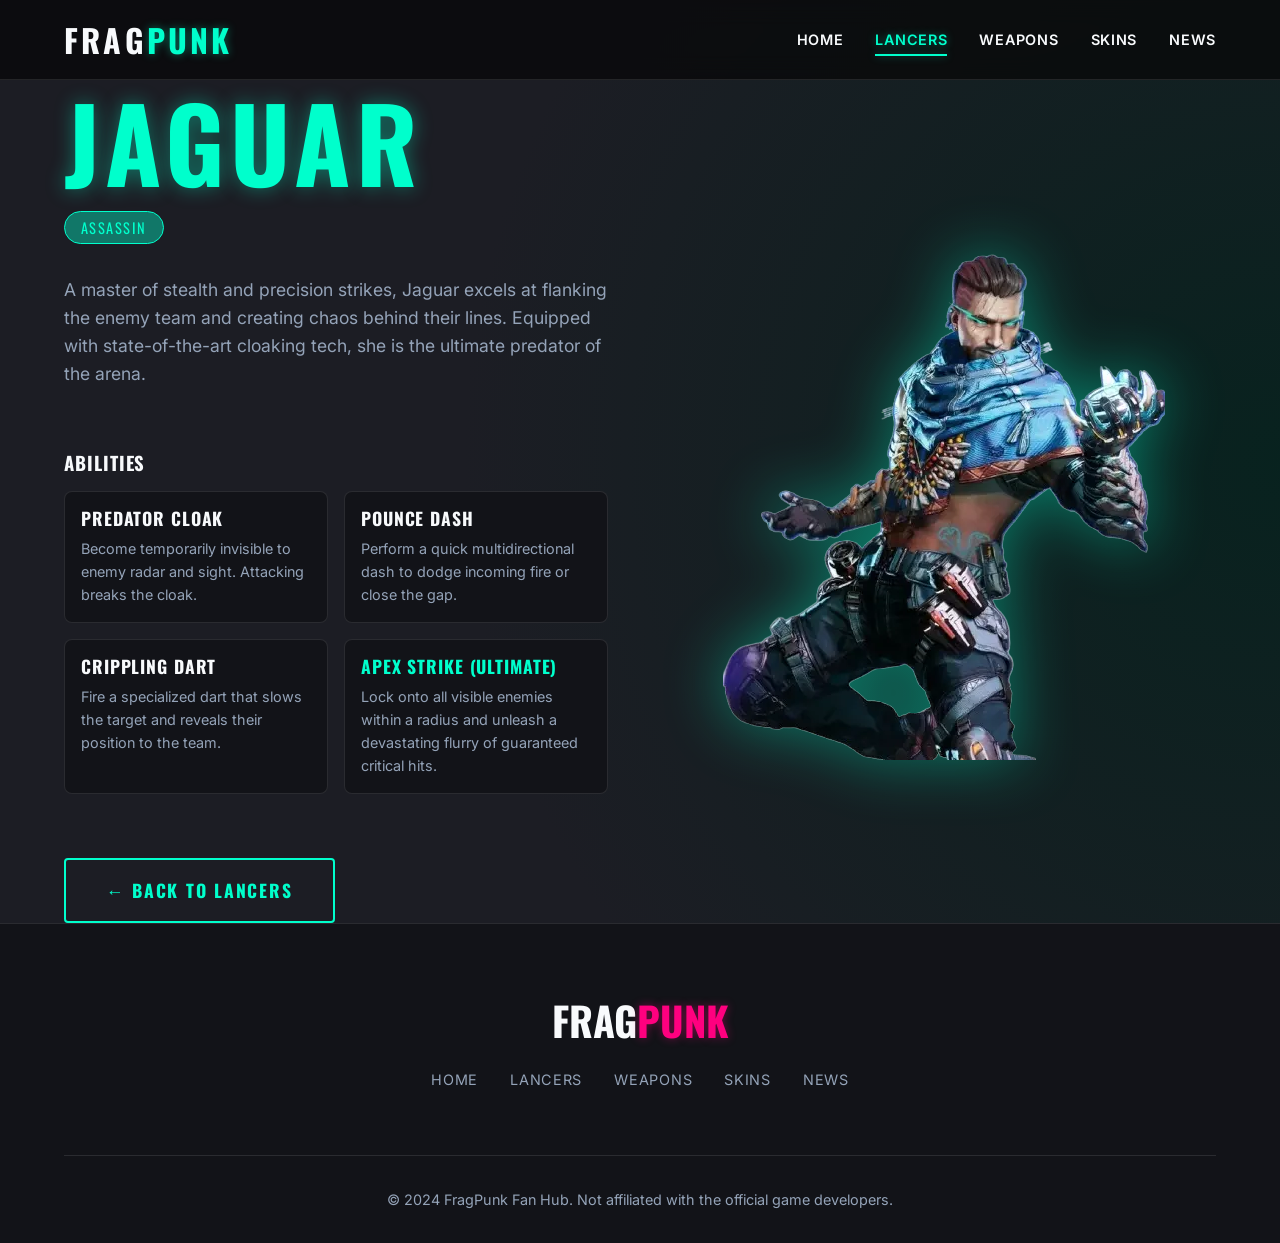
==== lancer-detail.html @ c09ea86d "Initial commit - project setup" ====
<!DOCTYPE html>
<html lang="en">

<head>
    <meta charset="UTF-8">
    <meta name="viewport" content="width=device-width, initial-scale=1.0">
    <title>Jaguar - Lancer | FragPunk Fan Experience</title>
    <link rel="stylesheet" href="css/main.css">
</head>

<body>
    <nav class="navbar">
        <div class="container">
            <a href="index.html" class="nav-brand">FRAG<span>PUNK</span></a>
            <button class="mobile-toggle">☰</button>
            <ul class="nav-menu">
                <li><a href="index.html" class="nav-link">Home</a></li>
                <li><a href="lancers.html" class="nav-link active">Lancers</a></li>
                <li><a href="weapons.html" class="nav-link">Weapons</a></li>
                <li><a href="skins.html" class="nav-link">Skins</a></li>
                <li><a href="news.html" class="nav-link">News</a></li>
            </ul>
        </div>
    </nav>

    <main class="lancer-detail-hero">
        <div class="lancer-detail-bckg"
            style="background: radial-gradient(circle at right, rgba(0,255,204,0.1) 0%, var(--color-surface-light) 60%);">
        </div>
        <div class="container">
            <div class="lancer-detail-content">
                <div class="lancer-info fade-up">
                    <h1>Jaguar</h1>
                    <div class="lancer-role">Assassin</div>
                    <p class="lancer-bio">A master of stealth and precision strikes, Jaguar excels at flanking the enemy
                        team and creating chaos behind their lines. Equipped with state-of-the-art cloaking tech, she is
                        the ultimate predator of the arena.</p>

                    <h3 style="margin-bottom: var(--spacing-md); color: var(--color-text);">Abilities</h3>
                    <div class="abilities-grid">
                        <div class="ability-card">
                            <h4>Predator Cloak</h4>
                            <p>Become temporarily invisible to enemy radar and sight. Attacking breaks the cloak.</p>
                        </div>
                        <div class="ability-card">
                            <h4>Pounce Dash</h4>
                            <p>Perform a quick multidirectional dash to dodge incoming fire or close the gap.</p>
                        </div>
                        <div class="ability-card">
                            <h4>Crippling Dart</h4>
                            <p>Fire a specialized dart that slows the target and reveals their position to the team.</p>
                        </div>
                        <div class="ability-card">
                            <h4 style="color: var(--color-primary);">Apex Strike (Ultimate)</h4>
                            <p>Lock onto all visible enemies within a radius and unleash a devastating flurry of
                                guaranteed critical hits.</p>
                        </div>
                    </div>

                    <div style="margin-top: var(--spacing-xl);">
                        <a href="lancers.html" class="btn btn-outline">&larr; Back to Lancers</a>
                    </div>
                </div>

                <div class="lancer-huge-image fade-up" style="transition-delay: 200ms;">
                    <img src="lancers/jaguar.png" alt="Jaguar Full Body">
                </div>
            </div>
        </div>
    </main>

    <footer class="footer">
        <div class="container">
            <div class="footer-brand">FRAG<span>PUNK</span></div>
            <div class="footer-nav">
                <a href="index.html">Home</a>
                <a href="lancers.html">Lancers</a>
                <a href="weapons.html">Weapons</a>
                <a href="skins.html">Skins</a>
                <a href="news.html">News</a>
            </div>
            <div class="footer-bottom">
                <p>&copy; 2024 FragPunk Fan Hub. Not affiliated with the official game developers.</p>
            </div>
        </div>
    </footer>

    <script src="js/main.js"></script>
</body>

</html>
---- css/main.css ----
@import url('https://fonts.googleapis.com/css2?family=Inter:wght@400;500;600;700&family=Oswald:wght@500;700&display=swap');

:root {
    /* Colors */
    --color-bg: #09090b;
    --color-surface: #121318;
    --color-surface-light: #1c1d24;
    --color-primary: #00ffcc;
    /* Neon Cyan */
    --color-primary-glow: rgba(0, 255, 204, 0.4);
    --color-secondary: #ff007f;
    /* Neon Pink */
    --color-secondary-glow: rgba(255, 0, 127, 0.4);
    --color-text: #f8fafc;
    --color-text-muted: #94a3b8;
    --color-border: rgba(255, 255, 255, 0.1);

    /* Typography */
    --font-body: 'Inter', sans-serif;
    --font-display: 'Oswald', sans-serif;

    /* Spacing */
    --spacing-sm: 0.5rem;
    --spacing-md: 1rem;
    --spacing-lg: 2rem;
    --spacing-xl: 4rem;
    --spacing-xxl: 8rem;

    /* Transitions */
    --transition-fast: 0.2s cubic-bezier(0.4, 0, 0.2, 1);
    --transition-normal: 0.3s cubic-bezier(0.4, 0, 0.2, 1);
    --transition-slow: 0.5s cubic-bezier(0.4, 0, 0.2, 1);

    /* Layout */
    --max-width: 1400px;
}

/* Reset & Base */
*,
*::before,
*::after {
    box-sizing: border-box;
    margin: 0;
    padding: 0;
}

html {
    scroll-behavior: smooth;
}

body {
    font-family: var(--font-body);
    background-color: var(--color-bg);
    color: var(--color-text);
    line-height: 1.6;
    overflow-x: hidden;
    -webkit-font-smoothing: antialiased;
}

a {
    color: inherit;
    text-decoration: none;
    transition: color var(--transition-fast);
}

ul {
    list-style: none;
}

img {
    max-width: 100%;
    height: auto;
    display: block;
}

/* Typography */
h1,
h2,
h3,
h4,
h5,
h6 {
    font-family: var(--font-display);
    text-transform: uppercase;
    letter-spacing: 0.05em;
    line-height: 1.2;
}

h1 {
    font-size: clamp(3rem, 8vw, 6rem);
    font-weight: 700;
    color: var(--color-text);
    text-shadow: 0 0 20px rgba(255, 255, 255, 0.3);
}

h2 {
    font-size: clamp(2rem, 5vw, 3.5rem);
    color: var(--color-primary);
    margin-bottom: var(--spacing-lg);
    display: inline-block;
    position: relative;
}

h2::after {
    content: '';
    position: absolute;
    left: 0;
    bottom: -5px;
    width: 50%;
    height: 4px;
    background: var(--color-primary);
    box-shadow: 0 0 10px var(--color-primary-glow);
}

.text-muted {
    color: var(--color-text-muted);
}

/* Layout Utilities */
.container {
    width: 90%;
    max-width: var(--max-width);
    margin: 0 auto;
}

.section {
    padding: var(--spacing-xxl) 0;
    position: relative;
}

/* Hero Section */
.hero {
    min-height: 100vh;
    display: flex;
    align-items: center;
    position: relative;
    padding-top: 80px;
    /* offset navbar */
}

.hero::after {
    content: '';
    position: absolute;
    top: 0;
    left: 0;
    right: 0;
    bottom: 0;
    background: linear-gradient(to top, var(--color-bg) 3%, transparent 30%);
    pointer-events: none;
}

.hero-content {
    max-width: 800px;
    position: relative;
    z-index: 2;
}

.hero-desc {
    font-size: clamp(1.1rem, 2vw, 1.4rem);
    color: var(--color-text-muted);
    margin-bottom: var(--spacing-xl);
    max-width: 600px;
}

.hero-actions {
    display: flex;
    gap: var(--spacing-md);
    flex-wrap: wrap;
}

/* Navbar */
.navbar {
    position: fixed;
    top: 0;
    left: 0;
    width: 100%;
    height: 80px;
    background: rgba(9, 9, 11, 0.8);
    backdrop-filter: blur(12px);
    -webkit-backdrop-filter: blur(12px);
    border-bottom: 1px solid var(--color-border);
    z-index: 1000;
    transition: background var(--transition-normal);
}

.navbar .container {
    display: flex;
    justify-content: space-between;
    align-items: center;
    height: 100%;
}

.nav-brand {
    font-family: var(--font-display);
    font-size: 2rem;
    font-weight: 700;
    letter-spacing: 0.1em;
    color: var(--color-text);
}

.nav-brand span {
    color: var(--color-primary);
    text-shadow: 0 0 10px var(--color-primary-glow);
}

.nav-menu {
    display: flex;
    gap: var(--spacing-lg);
}

.nav-link {
    font-weight: 600;
    text-transform: uppercase;
    letter-spacing: 0.05em;
    font-size: 0.9rem;
    position: relative;
    padding: 0.5rem 0;
}

.nav-link::after {
    content: '';
    position: absolute;
    left: 0;
    bottom: 0;
    width: 0;
    height: 2px;
    background: var(--color-primary);
    transition: width var(--transition-fast);
    box-shadow: 0 0 8px var(--color-primary-glow);
}

.nav-link:hover::after,
.nav-link.active::after {
    width: 100%;
}

.nav-link:hover,
.nav-link.active {
    color: var(--color-primary);
    text-shadow: 0 0 8px var(--color-primary-glow);
}

.mobile-toggle {
    display: none;
    background: none;
    border: none;
    color: var(--color-text);
    font-size: 1.5rem;
    cursor: pointer;
    z-index: 1001;
}

/* Buttons */
.btn {
    display: inline-flex;
    align-items: center;
    justify-content: center;
    padding: 1rem 2.5rem;
    font-family: var(--font-display);
    font-size: 1.1rem;
    font-weight: 700;
    text-transform: uppercase;
    letter-spacing: 0.1em;
    color: var(--color-bg);
    background: var(--color-primary);
    border: none;
    border-radius: 4px;
    cursor: pointer;
    position: relative;
    overflow: hidden;
    transition: all var(--transition-fast);
    z-index: 1;
    box-shadow: 0 0 15px var(--color-primary-glow);
}

.btn::before {
    content: '';
    position: absolute;
    top: 0;
    left: 0;
    width: 0;
    height: 100%;
    background: var(--color-secondary);
    transition: width var(--transition-normal);
    z-index: -1;
}

.btn:hover {
    color: var(--color-text);
    box-shadow: 0 0 20px var(--color-secondary-glow);
    transform: translateY(-2px);
}

.btn:hover::before {
    width: 100%;
}

.btn-outline {
    background: transparent;
    color: var(--color-primary);
    border: 2px solid var(--color-primary);
    box-shadow: none;
}

.btn-outline::before {
    background: var(--color-primary);
}

.btn-outline:hover {
    color: var(--color-bg);
    box-shadow: 0 0 15px var(--color-primary-glow);
}

/* Card Grid Component */
.grid {
    display: grid;
    grid-template-columns: repeat(auto-fill, minmax(300px, 1fr));
    gap: var(--spacing-lg);
}

.card {
    background: var(--color-surface);
    border: 1px solid var(--color-border);
    border-radius: 8px;
    overflow: hidden;
    transition: all var(--transition-normal);
    position: relative;
    z-index: 1;
}

.card::before {
    content: '';
    position: absolute;
    top: -2px;
    left: -2px;
    right: -2px;
    bottom: -2px;
    background: linear-gradient(45deg, var(--color-primary), var(--color-secondary));
    z-index: -1;
    opacity: 0;
    transition: opacity var(--transition-normal);
    border-radius: 10px;
}

.card:hover {
    transform: translateY(-10px);
    border-color: transparent;
}

.card:hover::before {
    opacity: 1;
}

.card-image-wrap {
    width: 100%;
    height: 350px;
    overflow: hidden;
    position: relative;
    background: var(--color-surface-light);
}

.card-image {
    width: 100%;
    height: 100%;
    object-fit: cover;
    transition: transform var(--transition-slow);
}

.card:hover .card-image {
    transform: scale(1.05);
}

.card-content {
    padding: var(--spacing-md);
    background: var(--color-surface);
    position: relative;
    z-index: 2;
}

.card-title {
    font-size: 1.5rem;
    margin-bottom: var(--spacing-sm);
    color: var(--color-text);
}

/* Lancer Detail Page */
.lancer-detail-hero {
    min-height: 80vh;
    position: relative;
    display: flex;
    align-items: center;
    padding-top: 80px;
    overflow: hidden;
}

.lancer-detail-bckg {
    position: absolute;
    top: 0;
    left: 0;
    right: 0;
    bottom: 0;
    background: var(--color-surface-light);
    z-index: -2;
}

.lancer-detail-content {
    display: grid;
    grid-template-columns: 1fr 1fr;
    gap: var(--spacing-xl);
    align-items: center;
}

.lancer-huge-image {
    position: relative;
    height: 600px;
    display: flex;
    justify-content: center;
    align-items: center;
}

.lancer-huge-image img {
    max-height: 100%;
    object-fit: contain;
    filter: drop-shadow(0 0 30px var(--color-primary-glow));
    animation: float 6s ease-in-out infinite;
}

.lancer-info h1 {
    font-size: clamp(4rem, 8vw, 7rem);
    margin-bottom: var(--spacing-sm);
    color: var(--color-primary);
    text-shadow: 0 0 20px var(--color-primary-glow);
}

.lancer-role {
    display: inline-block;
    padding: 0.25rem 1rem;
    background: var(--color-primary-glow);
    color: var(--color-primary);
    border: 1px solid var(--color-primary);
    border-radius: 20px;
    font-family: var(--font-display);
    font-size: 0.9rem;
    text-transform: uppercase;
    letter-spacing: 0.1em;
    margin-bottom: var(--spacing-lg);
}

.lancer-bio {
    font-size: 1.1rem;
    color: var(--color-text-muted);
    margin-bottom: var(--spacing-xl);
    max-width: 600px;
}

.abilities-grid {
    display: grid;
    grid-template-columns: 1fr 1fr;
    gap: var(--spacing-md);
}

.ability-card {
    background: var(--color-surface);
    border: 1px solid var(--color-border);
    padding: var(--spacing-md);
    border-radius: 8px;
    transition: all var(--transition-fast);
}

.ability-card:hover {
    border-color: var(--color-primary);
    box-shadow: 0 0 15px var(--color-primary-glow);
    transform: translateY(-5px);
}

.ability-card h4 {
    color: var(--color-text);
    margin-bottom: var(--spacing-sm);
    font-size: 1.1rem;
}

.ability-card p {
    color: var(--color-text-muted);
    font-size: 0.9rem;
}

/* Footer */
.footer {
    background: var(--color-surface);
    padding: var(--spacing-xl) 0 var(--spacing-lg);
    border-top: 1px solid var(--color-border);
    text-align: center;
}

.footer-brand {
    font-family: var(--font-display);
    font-size: 2.5rem;
    font-weight: 700;
    color: var(--color-text);
    margin-bottom: var(--spacing-md);
}

.footer-brand span {
    color: var(--color-secondary);
    text-shadow: 0 0 10px var(--color-secondary-glow);
}

.footer-nav {
    display: flex;
    justify-content: center;
    gap: var(--spacing-lg);
    margin-bottom: var(--spacing-xl);
    flex-wrap: wrap;
}

.footer-nav a {
    font-size: 0.9rem;
    text-transform: uppercase;
    letter-spacing: 0.05em;
    color: var(--color-text-muted);
}

.footer-nav a:hover {
    color: var(--color-secondary);
}

.footer-bottom {
    color: var(--color-text-muted);
    font-size: 0.9rem;
    border-top: 1px solid var(--color-border);
    padding-top: var(--spacing-lg);
}

/* Animations */
.fade-up {
    opacity: 0;
    transform: translateY(30px);
    transition: opacity 0.6s ease-out, transform 0.6s ease-out;
}

.fade-up.visible {
    opacity: 1;
    transform: translateY(0);
}

@keyframes float {
    0% {
        transform: translateY(0px);
    }

    50% {
        transform: translateY(-20px);
    }

    100% {
        transform: translateY(0px);
    }
}

/* Responsive */
@media (max-width: 768px) {
    .nav-menu {
        position: fixed;
        top: 0;
        right: -100%;
        width: 80%;
        height: 100vh;
        background: var(--color-surface);
        flex-direction: column;
        justify-content: center;
        align-items: center;
        transition: right var(--transition-normal);
        border-left: 1px solid var(--color-border);
    }

    .nav-menu.active {
        right: 0;
    }

    .mobile-toggle {
        display: block;
    }

    .section {
        padding: var(--spacing-xl) 0;
    }
}
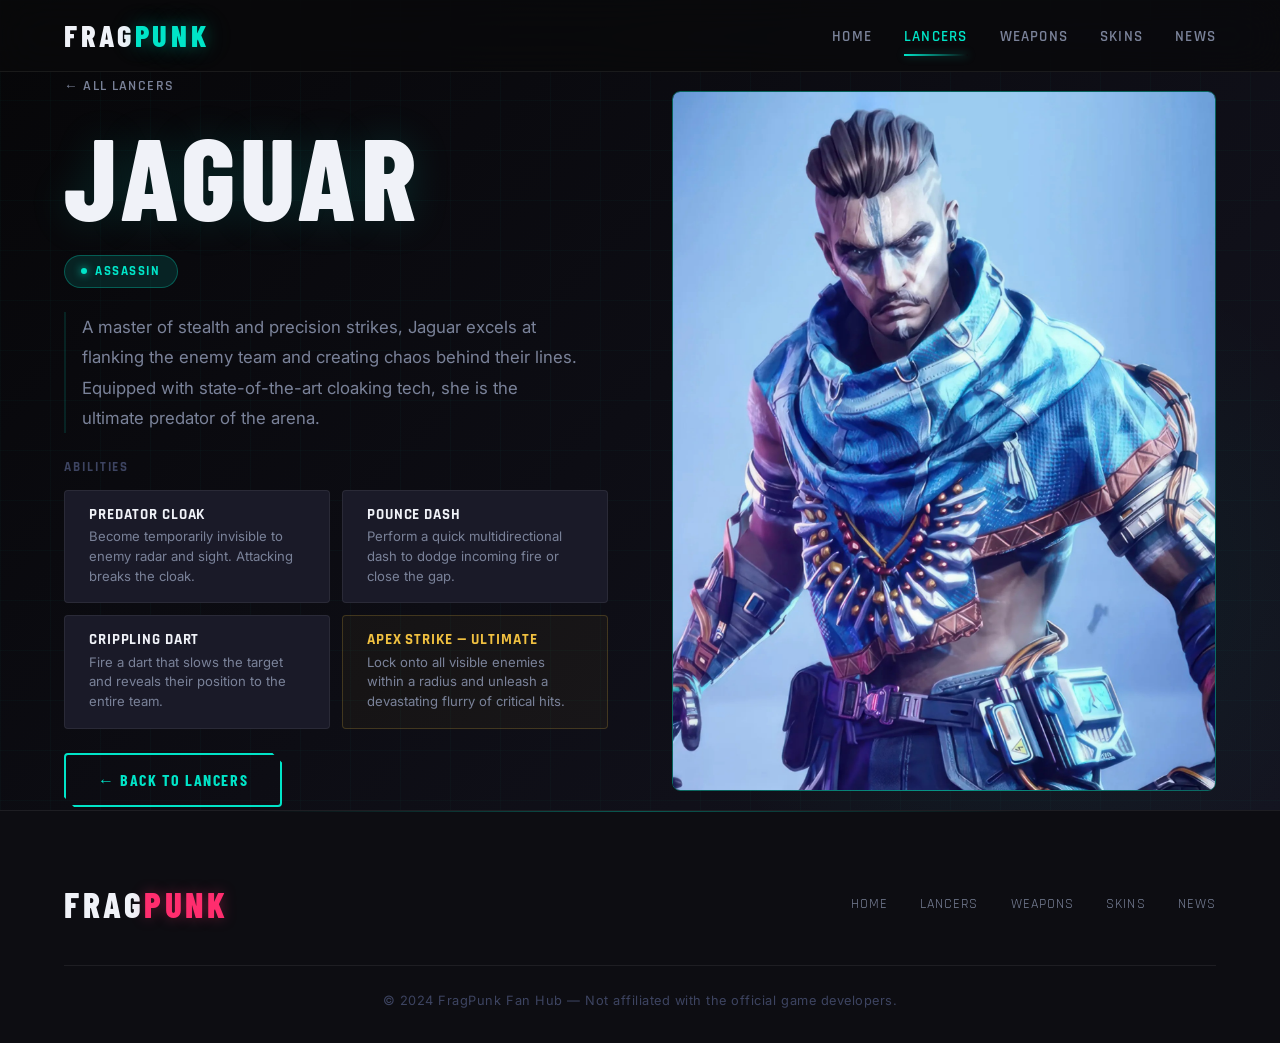
==== commit c52e5c88: "Improve UI, spacing, typography and add hover effects" ====
--- a/lancer-detail.html
+++ b/lancer-detail.html
@@ -4,7 +4,8 @@
 <head>
     <meta charset="UTF-8">
     <meta name="viewport" content="width=device-width, initial-scale=1.0">
-    <title>Jaguar - Lancer | FragPunk Fan Experience</title>
+    <meta name="description" content="Jaguar — Assassin Lancer. Master of stealth and precision strikes.">
+    <title>Jaguar — Lancer | FragPunk Fan Experience</title>
     <link rel="stylesheet" href="css/main.css">
 </head>
 
@@ -12,7 +13,7 @@
     <nav class="navbar">
         <div class="container">
             <a href="index.html" class="nav-brand">FRAG<span>PUNK</span></a>
-            <button class="mobile-toggle">☰</button>
+            <button class="mobile-toggle" aria-label="Toggle navigation">☰</button>
             <ul class="nav-menu">
                 <li><a href="index.html" class="nav-link">Home</a></li>
                 <li><a href="lancers.html" class="nav-link active">Lancers</a></li>
@@ -25,45 +26,48 @@
 
     <main class="lancer-detail-hero">
         <div class="lancer-detail-bckg"
-            style="background: radial-gradient(circle at right, rgba(0,255,204,0.1) 0%, var(--color-surface-light) 60%);">
-        </div>
+            style="background: linear-gradient(135deg, var(--color-bg) 0%, var(--color-surface-light) 100%);"></div>
         <div class="container">
             <div class="lancer-detail-content">
                 <div class="lancer-info fade-up">
+                    <a href="lancers.html" class="back-link">&larr; All Lancers</a>
                     <h1>Jaguar</h1>
                     <div class="lancer-role">Assassin</div>
                     <p class="lancer-bio">A master of stealth and precision strikes, Jaguar excels at flanking the enemy
                         team and creating chaos behind their lines. Equipped with state-of-the-art cloaking tech, she is
                         the ultimate predator of the arena.</p>
 
-                    <h3 style="margin-bottom: var(--spacing-md); color: var(--color-text);">Abilities</h3>
-                    <div class="abilities-grid">
-                        <div class="ability-card">
-                            <h4>Predator Cloak</h4>
-                            <p>Become temporarily invisible to enemy radar and sight. Attacking breaks the cloak.</p>
-                        </div>
-                        <div class="ability-card">
-                            <h4>Pounce Dash</h4>
-                            <p>Perform a quick multidirectional dash to dodge incoming fire or close the gap.</p>
-                        </div>
-                        <div class="ability-card">
-                            <h4>Crippling Dart</h4>
-                            <p>Fire a specialized dart that slows the target and reveals their position to the team.</p>
-                        </div>
-                        <div class="ability-card">
-                            <h4 style="color: var(--color-primary);">Apex Strike (Ultimate)</h4>
-                            <p>Lock onto all visible enemies within a radius and unleash a devastating flurry of
-                                guaranteed critical hits.</p>
+                    <div>
+                        <p class="abilities-label">Abilities</p>
+                        <div class="abilities-grid">
+                            <div class="ability-card">
+                                <h4>Predator Cloak</h4>
+                                <p>Become temporarily invisible to enemy radar and sight. Attacking breaks the cloak.
+                                </p>
+                            </div>
+                            <div class="ability-card">
+                                <h4>Pounce Dash</h4>
+                                <p>Perform a quick multidirectional dash to dodge incoming fire or close the gap.</p>
+                            </div>
+                            <div class="ability-card">
+                                <h4>Crippling Dart</h4>
+                                <p>Fire a dart that slows the target and reveals their position to the entire team.</p>
+                            </div>
+                            <div class="ability-card ultimate">
+                                <h4>Apex Strike &mdash; Ultimate</h4>
+                                <p>Lock onto all visible enemies within a radius and unleash a devastating flurry of
+                                    critical hits.</p>
+                            </div>
                         </div>
                     </div>
 
-                    <div style="margin-top: var(--spacing-xl);">
+                    <div>
                         <a href="lancers.html" class="btn btn-outline">&larr; Back to Lancers</a>
                     </div>
                 </div>
 
-                <div class="lancer-huge-image fade-up" style="transition-delay: 200ms;">
-                    <img src="lancers/jaguar.png" alt="Jaguar Full Body">
+                <div class="lancer-huge-image full-bleed fade-up" style="transition-delay: 200ms;">
+                    <img src="lancers/jaguar-page.jpeg" alt="Jaguar Full Body Portrait">
                 </div>
             </div>
         </div>
@@ -71,16 +75,18 @@
 
     <footer class="footer">
         <div class="container">
-            <div class="footer-brand">FRAG<span>PUNK</span></div>
-            <div class="footer-nav">
-                <a href="index.html">Home</a>
-                <a href="lancers.html">Lancers</a>
-                <a href="weapons.html">Weapons</a>
-                <a href="skins.html">Skins</a>
-                <a href="news.html">News</a>
+            <div class="footer-inner">
+                <div class="footer-brand">FRAG<span>PUNK</span></div>
+                <nav class="footer-nav" aria-label="Footer navigation">
+                    <a href="index.html">Home</a>
+                    <a href="lancers.html">Lancers</a>
+                    <a href="weapons.html">Weapons</a>
+                    <a href="skins.html">Skins</a>
+                    <a href="news.html">News</a>
+                </nav>
             </div>
             <div class="footer-bottom">
-                <p>&copy; 2024 FragPunk Fan Hub. Not affiliated with the official game developers.</p>
+                <p>&copy; 2024 FragPunk Fan Hub &mdash; Not affiliated with the official game developers.</p>
             </div>
         </div>
     </footer>
--- a/css/main.css
+++ b/css/main.css
@@ -1,25 +1,50 @@
-@import url('https://fonts.googleapis.com/css2?family=Inter:wght@400;500;600;700&family=Oswald:wght@500;700&display=swap');
-
+@import url('https://fonts.googleapis.com/css2?family=Inter:wght@300;400;500;600;700&family=Rajdhani:wght@500;600;700&family=Barlow+Condensed:wght@600;700;800&display=swap');
+
+/* =========================================================
+   CSS CUSTOM PROPERTIES
+   ========================================================= */
 :root {
-    /* Colors */
-    --color-bg: #09090b;
-    --color-surface: #121318;
-    --color-surface-light: #1c1d24;
-    --color-primary: #00ffcc;
-    /* Neon Cyan */
-    --color-primary-glow: rgba(0, 255, 204, 0.4);
-    --color-secondary: #ff007f;
-    /* Neon Pink */
-    --color-secondary-glow: rgba(255, 0, 127, 0.4);
-    --color-text: #f8fafc;
-    --color-text-muted: #94a3b8;
-    --color-border: rgba(255, 255, 255, 0.1);
+    /* Brand Colors */
+    --color-bg: #060608;
+    --color-surface: #0d0d12;
+    --color-surface-light: #141420;
+    --color-surface-elevated: #1a1a28;
+
+    /* Accent Colors */
+    --color-primary: #00e5c8;
+    --color-primary-dim: rgba(0, 229, 200, 0.12);
+    --color-primary-glow: rgba(0, 229, 200, 0.35);
+    --color-secondary: #ff2d6e;
+    --color-secondary-dim: rgba(255, 45, 110, 0.12);
+    --color-secondary-glow: rgba(255, 45, 110, 0.35);
+    --color-gold: #f0c040;
+    --color-gold-glow: rgba(240, 192, 64, 0.3);
+
+    /* Text */
+    --color-text: #f0f2f8;
+    --color-text-muted: #7a8299;
+    --color-text-subtle: #3d4461;
+    --color-border: rgba(255, 255, 255, 0.07);
+    --color-border-active: rgba(0, 229, 200, 0.4);
 
     /* Typography */
     --font-body: 'Inter', sans-serif;
-    --font-display: 'Oswald', sans-serif;
-
-    /* Spacing */
+    --font-display: 'Barlow Condensed', sans-serif;
+    --font-ui: 'Rajdhani', sans-serif;
+
+    /* Spacing Scale */
+    --space-1: 0.25rem;
+    --space-2: 0.5rem;
+    --space-3: 0.75rem;
+    --space-4: 1rem;
+    --space-6: 1.5rem;
+    --space-8: 2rem;
+    --space-12: 3rem;
+    --space-16: 4rem;
+    --space-24: 6rem;
+    --space-32: 8rem;
+
+    /* Legacy aliases */
     --spacing-sm: 0.5rem;
     --spacing-md: 1rem;
     --spacing-lg: 2rem;
@@ -27,18 +52,24 @@
     --spacing-xxl: 8rem;
 
     /* Transitions */
-    --transition-fast: 0.2s cubic-bezier(0.4, 0, 0.2, 1);
-    --transition-normal: 0.3s cubic-bezier(0.4, 0, 0.2, 1);
-    --transition-slow: 0.5s cubic-bezier(0.4, 0, 0.2, 1);
+    --ease-out: cubic-bezier(0.2, 0, 0, 1);
+    --ease-in-out: cubic-bezier(0.4, 0, 0.2, 1);
+    --transition-fast: 0.18s cubic-bezier(0.2, 0, 0, 1);
+    --transition-normal: 0.3s cubic-bezier(0.2, 0, 0, 1);
+    --transition-slow: 0.55s cubic-bezier(0.2, 0, 0, 1);
 
     /* Layout */
-    --max-width: 1400px;
-}
-
-/* Reset & Base */
-*,
-*::before,
-*::after {
+    --max-width: 1440px;
+    --nav-height: 72px;
+    --radius-sm: 4px;
+    --radius-md: 8px;
+    --radius-lg: 14px;
+}
+
+/* =========================================================
+   RESET & BASE
+   ========================================================= */
+*, *::before, *::after {
     box-sizing: border-box;
     margin: 0;
     padding: 0;
@@ -46,15 +77,17 @@
 
 html {
     scroll-behavior: smooth;
+    font-size: 16px;
 }
 
 body {
     font-family: var(--font-body);
     background-color: var(--color-bg);
     color: var(--color-text);
-    line-height: 1.6;
+    line-height: 1.65;
     overflow-x: hidden;
     -webkit-font-smoothing: antialiased;
+    -moz-osx-font-smoothing: grayscale;
 }
 
 a {
@@ -63,9 +96,7 @@
     transition: color var(--transition-fast);
 }
 
-ul {
-    list-style: none;
-}
+ul { list-style: none; }
 
 img {
     max-width: 100%;
@@ -73,50 +104,54 @@
     display: block;
 }
 
-/* Typography */
-h1,
-h2,
-h3,
-h4,
-h5,
-h6 {
+/* =========================================================
+   TYPOGRAPHY
+   ========================================================= */
+h1, h2, h3, h4, h5, h6 {
     font-family: var(--font-display);
     text-transform: uppercase;
-    letter-spacing: 0.05em;
-    line-height: 1.2;
+    letter-spacing: 0.04em;
+    line-height: 1.1;
+    font-weight: 700;
 }
 
 h1 {
-    font-size: clamp(3rem, 8vw, 6rem);
-    font-weight: 700;
+    font-size: clamp(3.5rem, 9vw, 7rem);
+    font-weight: 800;
     color: var(--color-text);
-    text-shadow: 0 0 20px rgba(255, 255, 255, 0.3);
 }
 
 h2 {
-    font-size: clamp(2rem, 5vw, 3.5rem);
-    color: var(--color-primary);
-    margin-bottom: var(--spacing-lg);
+    font-size: clamp(2rem, 4.5vw, 3.2rem);
+    color: var(--color-text);
+    margin-bottom: var(--space-8);
+    position: relative;
+    display: inline-flex;
+    align-items: center;
+    gap: var(--space-4);
+}
+
+h2::before {
+    content: '';
     display: inline-block;
-    position: relative;
-}
-
-h2::after {
-    content: '';
-    position: absolute;
-    left: 0;
-    bottom: -5px;
-    width: 50%;
-    height: 4px;
-    background: var(--color-primary);
-    box-shadow: 0 0 10px var(--color-primary-glow);
-}
-
-.text-muted {
-    color: var(--color-text-muted);
-}
-
-/* Layout Utilities */
+    width: 4px;
+    height: 1em;
+    background: linear-gradient(180deg, var(--color-primary), var(--color-secondary));
+    border-radius: 2px;
+    flex-shrink: 0;
+    box-shadow: 0 0 12px var(--color-primary-glow);
+}
+
+h3 { font-size: clamp(1.4rem, 2.5vw, 1.8rem); }
+h4 { font-size: 1rem; font-family: var(--font-ui); letter-spacing: 0.06em; }
+
+.text-muted { color: var(--color-text-muted); }
+.text-primary { color: var(--color-primary); }
+.text-secondary { color: var(--color-secondary); }
+
+/* =========================================================
+   LAYOUT UTILITIES
+   ========================================================= */
 .container {
     width: 90%;
     max-width: var(--max-width);
@@ -124,63 +159,45 @@
 }
 
 .section {
-    padding: var(--spacing-xxl) 0;
-    position: relative;
-}
-
-/* Hero Section */
-.hero {
-    min-height: 100vh;
-    display: flex;
-    align-items: center;
-    position: relative;
-    padding-top: 80px;
-    /* offset navbar */
-}
-
-.hero::after {
-    content: '';
-    position: absolute;
-    top: 0;
-    left: 0;
-    right: 0;
-    bottom: 0;
-    background: linear-gradient(to top, var(--color-bg) 3%, transparent 30%);
+    padding: var(--space-32) 0;
+    position: relative;
+}
+
+.section-header {
+    display: flex;
+    justify-content: space-between;
+    align-items: flex-end;
+    margin-bottom: var(--space-12);
+}
+
+/* =========================================================
+   NOISE TEXTURE OVERLAY (subtle grain effect)
+   ========================================================= */
+body::before {
+    content: '';
+    position: fixed;
+    inset: 0;
+    background-image: url("data:image/svg+xml,%3Csvg viewBox='0 0 200 200' xmlns='http://www.w3.org/2000/svg'%3E%3Cfilter id='n'%3E%3CfeTurbulence type='fractalNoise' baseFrequency='0.85' numOctaves='4' stitchTiles='stitch'/%3E%3C/filter%3E%3Crect width='100%25' height='100%25' filter='url(%23n)' opacity='0.05'/%3E%3C/svg%3E");
+    opacity: 0.025;
     pointer-events: none;
-}
-
-.hero-content {
-    max-width: 800px;
-    position: relative;
-    z-index: 2;
-}
-
-.hero-desc {
-    font-size: clamp(1.1rem, 2vw, 1.4rem);
-    color: var(--color-text-muted);
-    margin-bottom: var(--spacing-xl);
-    max-width: 600px;
-}
-
-.hero-actions {
-    display: flex;
-    gap: var(--spacing-md);
-    flex-wrap: wrap;
-}
-
-/* Navbar */
+    z-index: 9999;
+}
+
+/* =========================================================
+   NAVBAR
+   ========================================================= */
 .navbar {
     position: fixed;
     top: 0;
     left: 0;
     width: 100%;
-    height: 80px;
-    background: rgba(9, 9, 11, 0.8);
-    backdrop-filter: blur(12px);
-    -webkit-backdrop-filter: blur(12px);
+    height: var(--nav-height);
+    background: rgba(6, 6, 8, 0.75);
+    backdrop-filter: blur(20px) saturate(160%);
+    -webkit-backdrop-filter: blur(20px) saturate(160%);
     border-bottom: 1px solid var(--color-border);
     z-index: 1000;
-    transition: background var(--transition-normal);
+    transition: background var(--transition-normal), box-shadow var(--transition-normal);
 }
 
 .navbar .container {
@@ -192,41 +209,53 @@
 
 .nav-brand {
     font-family: var(--font-display);
-    font-size: 2rem;
-    font-weight: 700;
-    letter-spacing: 0.1em;
+    font-size: 1.9rem;
+    font-weight: 800;
+    letter-spacing: 0.12em;
     color: var(--color-text);
-}
+    transition: opacity var(--transition-fast);
+}
+
+.nav-brand:hover { opacity: 0.85; }
 
 .nav-brand span {
     color: var(--color-primary);
-    text-shadow: 0 0 10px var(--color-primary-glow);
+    text-shadow: 0 0 18px var(--color-primary-glow), 0 0 40px rgba(0,229,200,0.15);
 }
 
 .nav-menu {
     display: flex;
-    gap: var(--spacing-lg);
+    gap: var(--space-8);
+    align-items: center;
 }
 
 .nav-link {
+    font-family: var(--font-ui);
     font-weight: 600;
+    font-size: 0.95rem;
     text-transform: uppercase;
-    letter-spacing: 0.05em;
-    font-size: 0.9rem;
-    position: relative;
-    padding: 0.5rem 0;
+    letter-spacing: 0.08em;
+    color: var(--color-text-muted);
+    position: relative;
+    padding: var(--space-2) 0;
+    transition: color var(--transition-fast);
 }
 
 .nav-link::after {
     content: '';
     position: absolute;
     left: 0;
-    bottom: 0;
+    bottom: -2px;
     width: 0;
     height: 2px;
-    background: var(--color-primary);
-    transition: width var(--transition-fast);
+    background: linear-gradient(90deg, var(--color-primary), transparent);
+    transition: width var(--transition-normal);
     box-shadow: 0 0 8px var(--color-primary-glow);
+}
+
+.nav-link:hover,
+.nav-link.active {
+    color: var(--color-text);
 }
 
 .nav-link:hover::after,
@@ -234,308 +263,703 @@
     width: 100%;
 }
 
-.nav-link:hover,
 .nav-link.active {
     color: var(--color-primary);
-    text-shadow: 0 0 8px var(--color-primary-glow);
 }
 
 .mobile-toggle {
     display: none;
     background: none;
-    border: none;
+    border: 1px solid var(--color-border);
     color: var(--color-text);
-    font-size: 1.5rem;
+    font-size: 1.3rem;
     cursor: pointer;
     z-index: 1001;
-}
-
-/* Buttons */
+    width: 40px;
+    height: 40px;
+    border-radius: var(--radius-sm);
+    align-items: center;
+    justify-content: center;
+    transition: border-color var(--transition-fast), color var(--transition-fast);
+}
+
+.mobile-toggle:hover {
+    border-color: var(--color-primary);
+    color: var(--color-primary);
+}
+
+/* =========================================================
+   BUTTONS
+   ========================================================= */
 .btn {
     display: inline-flex;
     align-items: center;
     justify-content: center;
-    padding: 1rem 2.5rem;
+    gap: var(--space-2);
+    padding: 0.75rem 2rem;
     font-family: var(--font-display);
-    font-size: 1.1rem;
+    font-size: 1rem;
     font-weight: 700;
     text-transform: uppercase;
     letter-spacing: 0.1em;
     color: var(--color-bg);
     background: var(--color-primary);
-    border: none;
-    border-radius: 4px;
+    border: 2px solid transparent;
+    border-radius: var(--radius-sm);
     cursor: pointer;
     position: relative;
     overflow: hidden;
     transition: all var(--transition-fast);
-    z-index: 1;
-    box-shadow: 0 0 15px var(--color-primary-glow);
+    clip-path: polygon(0 0, calc(100% - 10px) 0, 100% 10px, 100% 100%, 10px 100%, 0 calc(100% - 10px));
 }
 
 .btn::before {
     content: '';
     position: absolute;
-    top: 0;
-    left: 0;
-    width: 0;
-    height: 100%;
-    background: var(--color-secondary);
-    transition: width var(--transition-normal);
-    z-index: -1;
+    inset: 0;
+    background: linear-gradient(135deg, rgba(255,255,255,0.2) 0%, transparent 60%);
+    opacity: 0;
+    transition: opacity var(--transition-fast);
 }
 
 .btn:hover {
-    color: var(--color-text);
-    box-shadow: 0 0 20px var(--color-secondary-glow);
     transform: translateY(-2px);
-}
-
-.btn:hover::before {
-    width: 100%;
-}
+    box-shadow: 0 8px 30px var(--color-primary-glow), 0 0 0 1px var(--color-primary);
+}
+
+.btn:hover::before { opacity: 1; }
+
+.btn:active { transform: translateY(0); }
 
 .btn-outline {
     background: transparent;
     color: var(--color-primary);
-    border: 2px solid var(--color-primary);
-    box-shadow: none;
-}
-
-.btn-outline::before {
+    border-color: var(--color-primary);
+}
+
+.btn-outline:hover {
+    background: var(--color-primary-dim);
+    color: var(--color-primary);
+    box-shadow: 0 8px 30px var(--color-primary-glow);
+}
+
+/* =========================================================
+   HERO SECTION
+   ========================================================= */
+.hero {
+    min-height: 100vh;
+    display: flex;
+    align-items: center;
+    position: relative;
+    padding-top: var(--nav-height);
+    overflow: hidden;
+}
+
+/* Decorative grid lines */
+.hero::before {
+    content: '';
+    position: absolute;
+    inset: 0;
+    background-image:
+        linear-gradient(rgba(0,229,200,0.03) 1px, transparent 1px),
+        linear-gradient(90deg, rgba(0,229,200,0.03) 1px, transparent 1px);
+    background-size: 60px 60px;
+    pointer-events: none;
+    z-index: 1;
+}
+
+.hero::after {
+    content: '';
+    position: absolute;
+    top: 0;
+    left: 0;
+    right: 0;
+    bottom: 0;
+    background: linear-gradient(to top, var(--color-bg) 5%, transparent 40%);
+    pointer-events: none;
+    z-index: 1;
+}
+
+.hero-content {
+    max-width: 820px;
+    position: relative;
+    z-index: 2;
+}
+
+.hero-eyebrow {
+    display: inline-flex;
+    align-items: center;
+    gap: var(--space-3);
+    font-family: var(--font-ui);
+    font-size: 0.85rem;
+    font-weight: 600;
+    text-transform: uppercase;
+    letter-spacing: 0.15em;
+    color: var(--color-primary);
+    margin-bottom: var(--space-4);
+}
+
+.hero-eyebrow::before {
+    content: '';
+    display: block;
+    width: 24px;
+    height: 2px;
     background: var(--color-primary);
-}
-
-.btn-outline:hover {
-    color: var(--color-bg);
-    box-shadow: 0 0 15px var(--color-primary-glow);
-}
-
-/* Card Grid Component */
+    box-shadow: 0 0 8px var(--color-primary-glow);
+}
+
+.hero h1 {
+    text-shadow: 0 0 80px rgba(0, 229, 200, 0.12);
+    margin-bottom: var(--space-6);
+}
+
+.hero h1 em {
+    font-style: normal;
+    color: var(--color-primary);
+    text-shadow: 0 0 30px var(--color-primary-glow), 0 0 80px rgba(0, 229, 200, 0.3);
+}
+
+.hero-desc {
+    font-size: clamp(1rem, 1.8vw, 1.2rem);
+    color: var(--color-text-muted);
+    margin-bottom: var(--space-12);
+    max-width: 560px;
+    line-height: 1.75;
+}
+
+.hero-actions {
+    display: flex;
+    gap: var(--space-4);
+    flex-wrap: wrap;
+    align-items: center;
+}
+
+/* Hero stats strip */
+.hero-stats {
+    display: flex;
+    gap: var(--space-12);
+    margin-top: var(--space-16);
+    padding-top: var(--space-8);
+    border-top: 1px solid var(--color-border);
+}
+
+.hero-stat-value {
+    font-family: var(--font-display);
+    font-size: 2.5rem;
+    font-weight: 800;
+    color: var(--color-primary);
+    line-height: 1;
+    text-shadow: 0 0 20px var(--color-primary-glow);
+}
+
+.hero-stat-label {
+    font-family: var(--font-ui);
+    font-size: 0.8rem;
+    font-weight: 600;
+    text-transform: uppercase;
+    letter-spacing: 0.1em;
+    color: var(--color-text-muted);
+    margin-top: var(--space-1);
+}
+
+/* =========================================================
+   SECTION DIVIDER
+   ========================================================= */
+.section-divider {
+    width: 100%;
+    height: 1px;
+    background: linear-gradient(90deg, transparent, var(--color-primary-glow), transparent);
+}
+
+/* =========================================================
+   CARDS
+   ========================================================= */
 .grid {
     display: grid;
-    grid-template-columns: repeat(auto-fill, minmax(300px, 1fr));
-    gap: var(--spacing-lg);
+    grid-template-columns: repeat(auto-fill, minmax(290px, 1fr));
+    gap: var(--space-6);
 }
 
 .card {
     background: var(--color-surface);
     border: 1px solid var(--color-border);
-    border-radius: 8px;
+    border-radius: var(--radius-md);
     overflow: hidden;
-    transition: all var(--transition-normal);
-    position: relative;
-    z-index: 1;
-}
-
+    transition: transform var(--transition-normal), box-shadow var(--transition-normal), border-color var(--transition-normal);
+    position: relative;
+    display: flex;
+    flex-direction: column;
+}
+
+/* Clip-corner accent */
+.card::after {
+    content: '';
+    position: absolute;
+    top: 0;
+    right: 0;
+    width: 0;
+    height: 0;
+    border-style: solid;
+    border-width: 0 28px 28px 0;
+    border-color: transparent var(--color-bg) transparent transparent;
+    transition: border-color var(--transition-fast);
+    z-index: 3;
+}
+
+/* Glow border on hover */
 .card::before {
     content: '';
     position: absolute;
-    top: -2px;
-    left: -2px;
-    right: -2px;
-    bottom: -2px;
-    background: linear-gradient(45deg, var(--color-primary), var(--color-secondary));
-    z-index: -1;
+    inset: 0;
+    border-radius: var(--radius-md);
+    padding: 1px;
+    background: linear-gradient(135deg, var(--color-primary), transparent 50%, var(--color-secondary));
+    -webkit-mask: linear-gradient(#fff 0 0) content-box, linear-gradient(#fff 0 0);
+    -webkit-mask-composite: xor;
+    mask-composite: exclude;
     opacity: 0;
     transition: opacity var(--transition-normal);
-    border-radius: 10px;
+    pointer-events: none;
+    z-index: 2;
 }
 
 .card:hover {
-    transform: translateY(-10px);
-    border-color: transparent;
-}
-
-.card:hover::before {
-    opacity: 1;
-}
+    transform: translateY(-8px);
+    box-shadow: 0 20px 60px rgba(0, 0, 0, 0.6), 0 0 40px var(--color-primary-glow);
+    border-color: var(--color-border-active);
+}
+
+.card:hover::before { opacity: 1; }
+.card:hover::after { border-color: transparent var(--color-primary) transparent transparent; }
 
 .card-image-wrap {
     width: 100%;
-    height: 350px;
+    height: 320px;
     overflow: hidden;
     position: relative;
     background: var(--color-surface-light);
 }
+
+/* Scanline shimmer on card image hover */
+.card-image-wrap::after {
+    content: '';
+    position: absolute;
+    inset: 0;
+    background: repeating-linear-gradient(
+        0deg,
+        transparent,
+        transparent 2px,
+        rgba(0,229,200,0.015) 2px,
+        rgba(0,229,200,0.015) 4px
+    );
+    pointer-events: none;
+    opacity: 0;
+    transition: opacity var(--transition-normal);
+}
+
+.card:hover .card-image-wrap::after { opacity: 1; }
 
 .card-image {
     width: 100%;
     height: 100%;
     object-fit: cover;
     transition: transform var(--transition-slow);
+    filter: saturate(0.9);
 }
 
 .card:hover .card-image {
-    transform: scale(1.05);
+    transform: scale(1.06);
+    filter: saturate(1.1);
 }
 
 .card-content {
-    padding: var(--spacing-md);
+    padding: var(--space-6);
     background: var(--color-surface);
     position: relative;
     z-index: 2;
+    flex: 1;
+    display: flex;
+    flex-direction: column;
+    gap: var(--space-2);
 }
 
 .card-title {
-    font-size: 1.5rem;
-    margin-bottom: var(--spacing-sm);
+    font-family: var(--font-display);
+    font-size: 1.6rem;
+    font-weight: 700;
     color: var(--color-text);
-}
-
-/* Lancer Detail Page */
+    transition: color var(--transition-fast);
+    line-height: 1.1;
+}
+
+.card:hover .card-title { color: var(--color-primary); }
+
+.card-subtitle {
+    font-family: var(--font-ui);
+    font-size: 0.8rem;
+    font-weight: 600;
+    text-transform: uppercase;
+    letter-spacing: 0.1em;
+    color: var(--color-primary);
+    opacity: 0.8;
+}
+
+/* Role badge */
+.card-role {
+    display: inline-flex;
+    align-items: center;
+    gap: var(--space-2);
+    padding: 0.2rem 0.65rem;
+    background: var(--color-primary-dim);
+    border: 1px solid rgba(0,229,200,0.2);
+    border-radius: 100px;
+    font-family: var(--font-ui);
+    font-size: 0.72rem;
+    font-weight: 700;
+    text-transform: uppercase;
+    letter-spacing: 0.08em;
+    color: var(--color-primary);
+    margin-top: auto;
+    width: fit-content;
+}
+
+.card-role::before {
+    content: '';
+    width: 5px;
+    height: 5px;
+    background: var(--color-primary);
+    border-radius: 50%;
+    box-shadow: 0 0 6px var(--color-primary);
+}
+
+/* =========================================================
+   LANCER DETAIL PAGE
+   ========================================================= */
 .lancer-detail-hero {
-    min-height: 80vh;
-    position: relative;
-    display: flex;
-    align-items: center;
-    padding-top: 80px;
+    min-height: 90vh;
+    position: relative;
+    display: flex;
+    align-items: center;
+    padding-top: var(--nav-height);
     overflow: hidden;
 }
 
 .lancer-detail-bckg {
     position: absolute;
-    top: 0;
-    left: 0;
-    right: 0;
-    bottom: 0;
+    inset: 0;
     background: var(--color-surface-light);
     z-index: -2;
+}
+
+/* Animated background glow */
+.lancer-detail-bckg::after {
+    content: '';
+    position: absolute;
+    bottom: -20%;
+    right: -10%;
+    width: 60vw;
+    height: 60vw;
+    background: radial-gradient(circle, rgba(0,229,200,0.07) 0%, transparent 65%);
+    pointer-events: none;
+    animation: bgPulse 8s ease-in-out infinite alternate;
+}
+
+@keyframes bgPulse {
+    0% { transform: scale(1) translate(0, 0); opacity: 0.6; }
+    100% { transform: scale(1.1) translate(-3%, 3%); opacity: 1; }
+}
+
+/* Grid lines on detail page too */
+.lancer-detail-hero::before {
+    content: '';
+    position: absolute;
+    inset: 0;
+    background-image:
+        linear-gradient(rgba(0,229,200,0.025) 1px, transparent 1px),
+        linear-gradient(90deg, rgba(0,229,200,0.025) 1px, transparent 1px);
+    background-size: 50px 50px;
+    pointer-events: none;
+    z-index: 1;
 }
 
 .lancer-detail-content {
     display: grid;
     grid-template-columns: 1fr 1fr;
-    gap: var(--spacing-xl);
-    align-items: center;
+    gap: var(--space-16);
+    align-items: center;
+    position: relative;
+    z-index: 2;
 }
 
 .lancer-huge-image {
     position: relative;
-    height: 600px;
+    height: 650px;
     display: flex;
     justify-content: center;
-    align-items: center;
+    align-items: flex-end;
+}
+
+.lancer-huge-image::before {
+    content: '';
+    position: absolute;
+    bottom: 0;
+    left: 50%;
+    transform: translateX(-50%);
+    width: 80%;
+    height: 40%;
+    background: radial-gradient(ellipse at bottom, var(--color-primary-glow) 0%, transparent 70%);
+    pointer-events: none;
 }
 
 .lancer-huge-image img {
     max-height: 100%;
     object-fit: contain;
-    filter: drop-shadow(0 0 30px var(--color-primary-glow));
-    animation: float 6s ease-in-out infinite;
-}
-
-.lancer-info h1 {
-    font-size: clamp(4rem, 8vw, 7rem);
-    margin-bottom: var(--spacing-sm);
-    color: var(--color-primary);
-    text-shadow: 0 0 20px var(--color-primary-glow);
-}
-
-.lancer-role {
-    display: inline-block;
-    padding: 0.25rem 1rem;
-    background: var(--color-primary-glow);
-    color: var(--color-primary);
-    border: 1px solid var(--color-primary);
-    border-radius: 20px;
-    font-family: var(--font-display);
-    font-size: 0.9rem;
+    filter: drop-shadow(0 0 40px var(--color-primary-glow)) drop-shadow(0 20px 60px rgba(0,0,0,0.8));
+    animation: float 7s ease-in-out infinite;
+    position: relative;
+    z-index: 1;
+}
+
+/* Detail page — lancer image as full bleed (jaguar-page style) */
+.lancer-huge-image.full-bleed {
+    height: 700px;
+    width: 100%;
+    border-radius: var(--radius-md);
+    overflow: hidden;
+    align-items: stretch;
+}
+
+.lancer-huge-image.full-bleed img {
+    width: 100%;
+    height: 100%;
+    object-fit: cover;
+    object-position: center top;
+    filter: none;
+    animation: none;
+    border-radius: var(--radius-md);
+    border: 1px solid var(--color-border-active);
+    box-shadow: 0 0 60px var(--color-primary-glow), 0 40px 80px rgba(0,0,0,0.6);
+}
+
+.lancer-info {
+    display: flex;
+    flex-direction: column;
+    gap: var(--space-6);
+}
+
+.lancer-info .back-link {
+    display: inline-flex;
+    align-items: center;
+    gap: var(--space-2);
+    font-family: var(--font-ui);
+    font-size: 0.85rem;
+    font-weight: 600;
     text-transform: uppercase;
     letter-spacing: 0.1em;
-    margin-bottom: var(--spacing-lg);
+    color: var(--color-text-muted);
+    transition: color var(--transition-fast);
+}
+
+.lancer-info .back-link:hover { color: var(--color-primary); }
+
+.lancer-info h1 {
+    font-size: clamp(4rem, 9vw, 8rem);
+    color: var(--color-text);
+    text-shadow: 0 0 40px rgba(0, 229, 200, 0.15);
+    line-height: 0.95;
+    margin: 0;
+}
+
+.lancer-role {
+    display: inline-flex;
+    align-items: center;
+    gap: var(--space-2);
+    padding: 0.3rem 1rem;
+    background: var(--color-primary-dim);
+    color: var(--color-primary);
+    border: 1px solid rgba(0,229,200,0.3);
+    border-radius: 100px;
+    font-family: var(--font-ui);
+    font-size: 0.82rem;
+    font-weight: 700;
+    text-transform: uppercase;
+    letter-spacing: 0.12em;
+    width: fit-content;
+}
+
+.lancer-role::before {
+    content: '';
+    width: 6px;
+    height: 6px;
+    background: var(--color-primary);
+    border-radius: 50%;
+    box-shadow: 0 0 8px var(--color-primary);
 }
 
 .lancer-bio {
-    font-size: 1.1rem;
+    font-size: 1.05rem;
+    line-height: 1.8;
     color: var(--color-text-muted);
-    margin-bottom: var(--spacing-xl);
-    max-width: 600px;
+    max-width: 520px;
+    border-left: 2px solid var(--color-primary-dim);
+    padding-left: var(--space-4);
+}
+
+/* Abilities */
+.abilities-label {
+    font-family: var(--font-ui);
+    font-size: 0.8rem;
+    font-weight: 700;
+    text-transform: uppercase;
+    letter-spacing: 0.15em;
+    color: var(--color-text-subtle);
+    margin-bottom: var(--space-3);
 }
 
 .abilities-grid {
     display: grid;
     grid-template-columns: 1fr 1fr;
-    gap: var(--spacing-md);
+    gap: var(--space-3);
 }
 
 .ability-card {
-    background: var(--color-surface);
+    background: var(--color-surface-elevated);
     border: 1px solid var(--color-border);
-    padding: var(--spacing-md);
-    border-radius: 8px;
+    padding: var(--space-4) var(--space-6);
+    border-radius: var(--radius-sm);
     transition: all var(--transition-fast);
+    cursor: default;
+    position: relative;
+    overflow: hidden;
+}
+
+.ability-card::before {
+    content: '';
+    position: absolute;
+    left: 0;
+    top: 0;
+    bottom: 0;
+    width: 3px;
+    background: var(--color-primary);
+    opacity: 0;
+    transition: opacity var(--transition-fast);
+    box-shadow: 0 0 10px var(--color-primary-glow);
 }
 
 .ability-card:hover {
-    border-color: var(--color-primary);
-    box-shadow: 0 0 15px var(--color-primary-glow);
-    transform: translateY(-5px);
-}
+    border-color: rgba(0,229,200,0.25);
+    background: var(--color-surface-light);
+    transform: translateX(4px);
+}
+
+.ability-card:hover::before { opacity: 1; }
+
+.ability-card.ultimate {
+    border-color: rgba(240,192,64,0.2);
+    background: rgba(240,192,64,0.04);
+}
+
+.ability-card.ultimate::before {
+    background: var(--color-gold);
+    box-shadow: 0 0 10px var(--color-gold-glow);
+}
+
+.ability-card.ultimate:hover { border-color: rgba(240,192,64,0.4); }
 
 .ability-card h4 {
+    font-size: 0.92rem;
     color: var(--color-text);
-    margin-bottom: var(--spacing-sm);
-    font-size: 1.1rem;
-}
+    margin-bottom: var(--space-1);
+    transition: color var(--transition-fast);
+}
+
+.ability-card:hover h4 { color: var(--color-primary); }
+.ability-card.ultimate h4 { color: var(--color-gold); }
 
 .ability-card p {
     color: var(--color-text-muted);
-    font-size: 0.9rem;
-}
-
-/* Footer */
+    font-size: 0.82rem;
+    line-height: 1.5;
+}
+
+/* =========================================================
+   FOOTER
+   ========================================================= */
 .footer {
     background: var(--color-surface);
-    padding: var(--spacing-xl) 0 var(--spacing-lg);
+    padding: var(--space-16) 0 var(--space-8);
     border-top: 1px solid var(--color-border);
-    text-align: center;
+    position: relative;
+    overflow: hidden;
+}
+
+.footer::before {
+    content: '';
+    position: absolute;
+    top: 0;
+    left: 50%;
+    transform: translateX(-50%);
+    width: 60%;
+    height: 1px;
+    background: linear-gradient(90deg, transparent, var(--color-primary-glow), transparent);
+}
+
+.footer-inner {
+    display: flex;
+    align-items: center;
+    justify-content: space-between;
+    gap: var(--space-8);
+    flex-wrap: wrap;
 }
 
 .footer-brand {
     font-family: var(--font-display);
-    font-size: 2.5rem;
-    font-weight: 700;
+    font-size: 2.2rem;
+    font-weight: 800;
     color: var(--color-text);
-    margin-bottom: var(--spacing-md);
+    letter-spacing: 0.1em;
 }
 
 .footer-brand span {
     color: var(--color-secondary);
-    text-shadow: 0 0 10px var(--color-secondary-glow);
+    text-shadow: 0 0 14px var(--color-secondary-glow);
 }
 
 .footer-nav {
     display: flex;
     justify-content: center;
-    gap: var(--spacing-lg);
-    margin-bottom: var(--spacing-xl);
+    gap: var(--space-8);
     flex-wrap: wrap;
 }
 
 .footer-nav a {
-    font-size: 0.9rem;
+    font-family: var(--font-ui);
+    font-size: 0.85rem;
     text-transform: uppercase;
-    letter-spacing: 0.05em;
+    letter-spacing: 0.08em;
     color: var(--color-text-muted);
-}
-
-.footer-nav a:hover {
-    color: var(--color-secondary);
-}
+    transition: color var(--transition-fast);
+}
+
+.footer-nav a:hover { color: var(--color-primary); }
 
 .footer-bottom {
-    color: var(--color-text-muted);
-    font-size: 0.9rem;
+    margin-top: var(--space-8);
+    padding-top: var(--space-6);
     border-top: 1px solid var(--color-border);
-    padding-top: var(--spacing-lg);
-}
-
-/* Animations */
+    color: var(--color-text-subtle);
+    font-size: 0.8rem;
+    text-align: center;
+    letter-spacing: 0.04em;
+}
+
+/* =========================================================
+   ANIMATIONS
+   ========================================================= */
 .fade-up {
     opacity: 0;
-    transform: translateY(30px);
-    transition: opacity 0.6s ease-out, transform 0.6s ease-out;
+    transform: translateY(24px);
+    transition: opacity 0.65s var(--ease-out), transform 0.65s var(--ease-out);
 }
 
 .fade-up.visible {
@@ -544,26 +968,196 @@
 }
 
 @keyframes float {
-    0% {
-        transform: translateY(0px);
+    0%, 100% { transform: translateY(0px); }
+    50% { transform: translateY(-18px); }
+}
+
+@keyframes pulseGlow {
+    0%, 100% { box-shadow: 0 0 20px var(--color-primary-glow); }
+    50% { box-shadow: 0 0 40px var(--color-primary-glow), 0 0 80px rgba(0,229,200,0.15); }
+}
+
+/* =========================================================
+   PAGE HERO (sub pages)
+   ========================================================= */
+.page-hero {
+    min-height: 42vh;
+    display: flex;
+    align-items: flex-end;
+    padding-top: var(--nav-height);
+    padding-bottom: var(--space-12);
+    position: relative;
+    overflow: hidden;
+}
+
+.page-hero::after {
+    content: '';
+    position: absolute;
+    inset: 0;
+    background: linear-gradient(to top, var(--color-bg) 0%, rgba(6,6,8,0.5) 60%, rgba(6,6,8,0.15) 100%);
+    pointer-events: none;
+}
+
+.page-hero-content {
+    position: relative;
+    z-index: 2;
+}
+
+.page-hero h1 {
+    font-size: clamp(3.5rem, 8vw, 6.5rem);
+    margin-bottom: var(--space-3);
+}
+
+.page-hero .hero-desc {
+    margin-bottom: 0;
+    font-size: 1.05rem;
+    max-width: 500px;
+}
+
+/* =========================================================
+   NEWS PAGE SPECIFICS
+   ========================================================= */
+.news-list {
+    display: flex;
+    flex-direction: column;
+    gap: var(--space-4);
+    max-width: 960px;
+    margin: 0 auto;
+}
+
+.news-card {
+    display: grid;
+    grid-template-columns: 320px 1fr;
+    background: var(--color-surface);
+    border: 1px solid var(--color-border);
+    border-radius: var(--radius-md);
+    overflow: hidden;
+    transition: transform var(--transition-normal), border-color var(--transition-normal), box-shadow var(--transition-normal);
+}
+
+.news-card:hover {
+    transform: translateY(-4px);
+    border-color: var(--color-border-active);
+    box-shadow: 0 12px 40px rgba(0,0,0,0.5), 0 0 30px var(--color-primary-glow);
+}
+
+.news-image {
+    height: 100%;
+    width: 100%;
+    object-fit: cover;
+    transition: transform var(--transition-slow), filter var(--transition-normal);
+    filter: saturate(0.85);
+}
+
+.news-card:hover .news-image {
+    transform: scale(1.04);
+    filter: saturate(1.05);
+}
+
+.news-content {
+    padding: var(--space-8) var(--space-8);
+    display: flex;
+    flex-direction: column;
+    justify-content: center;
+    gap: var(--space-3);
+}
+
+.news-meta {
+    font-size: 0.78rem;
+    text-transform: uppercase;
+    letter-spacing: 0.1em;
+    display: flex;
+    gap: var(--space-3);
+    align-items: center;
+}
+
+.news-tag {
+    padding: 0.2rem 0.6rem;
+    border-radius: 100px;
+    font-family: var(--font-ui);
+    font-weight: 700;
+    font-size: 0.72rem;
+}
+
+.tag-update {
+    background: var(--color-primary-dim);
+    color: var(--color-primary);
+    border: 1px solid rgba(0,229,200,0.2);
+}
+
+.tag-esports {
+    background: var(--color-secondary-dim);
+    color: var(--color-secondary);
+    border: 1px solid rgba(255,45,110,0.2);
+}
+
+.news-title {
+    font-family: var(--font-display);
+    font-size: 1.7rem;
+    font-weight: 700;
+    color: var(--color-text);
+    line-height: 1.15;
+    transition: color var(--transition-fast);
+}
+
+.news-card:hover .news-title { color: var(--color-primary); }
+
+.news-excerpt {
+    color: var(--color-text-muted);
+    font-size: 0.9rem;
+    line-height: 1.7;
+}
+
+.news-link {
+    color: var(--color-primary);
+    font-family: var(--font-ui);
+    font-size: 0.85rem;
+    font-weight: 700;
+    text-transform: uppercase;
+    letter-spacing: 0.1em;
+    display: inline-flex;
+    align-items: center;
+    gap: var(--space-2);
+    transition: gap var(--transition-fast), color var(--transition-fast);
+    width: fit-content;
+    margin-top: auto;
+}
+
+.news-link:hover {
+    gap: var(--space-4);
+    color: var(--color-text);
+}
+
+/* =========================================================
+   RESPONSIVE
+   ========================================================= */
+@media (max-width: 1024px) {
+    .lancer-detail-content {
+        grid-template-columns: 1fr;
+        gap: var(--space-8);
     }
 
-    50% {
-        transform: translateY(-20px);
+    .lancer-huge-image {
+        height: 480px;
+        order: -1;
     }
 
-    100% {
-        transform: translateY(0px);
+    .lancer-huge-image.full-bleed {
+        height: 500px;
     }
 }
 
-/* Responsive */
 @media (max-width: 768px) {
+    :root {
+        --nav-height: 64px;
+    }
+
     .nav-menu {
         position: fixed;
         top: 0;
         right: -100%;
-        width: 80%;
+        width: 75%;
+        max-width: 300px;
         height: 100vh;
         background: var(--color-surface);
         flex-direction: column;
@@ -571,17 +1165,48 @@
         align-items: center;
         transition: right var(--transition-normal);
         border-left: 1px solid var(--color-border);
+        gap: var(--space-6);
     }
 
-    .nav-menu.active {
-        right: 0;
+    .nav-menu.active { right: 0; }
+
+    .mobile-toggle {
+        display: flex;
     }
 
-    .mobile-toggle {
-        display: block;
+    .section {
+        padding: var(--space-16) 0;
     }
 
-    .section {
-        padding: var(--spacing-xl) 0;
+    .section-header {
+        flex-direction: column;
+        align-items: flex-start;
+        gap: var(--space-4);
     }
+
+    .hero-stats {
+        gap: var(--space-8);
+    }
+
+    .abilities-grid {
+        grid-template-columns: 1fr;
+    }
+
+    .news-card {
+        grid-template-columns: 1fr;
+    }
+
+    .news-image {
+        height: 220px;
+    }
+
+    .footer-inner {
+        flex-direction: column;
+        text-align: center;
+    }
+}
+
+@media (max-width: 480px) {
+    .hero-stats { display: none; }
+    .grid { grid-template-columns: 1fr; }
 }
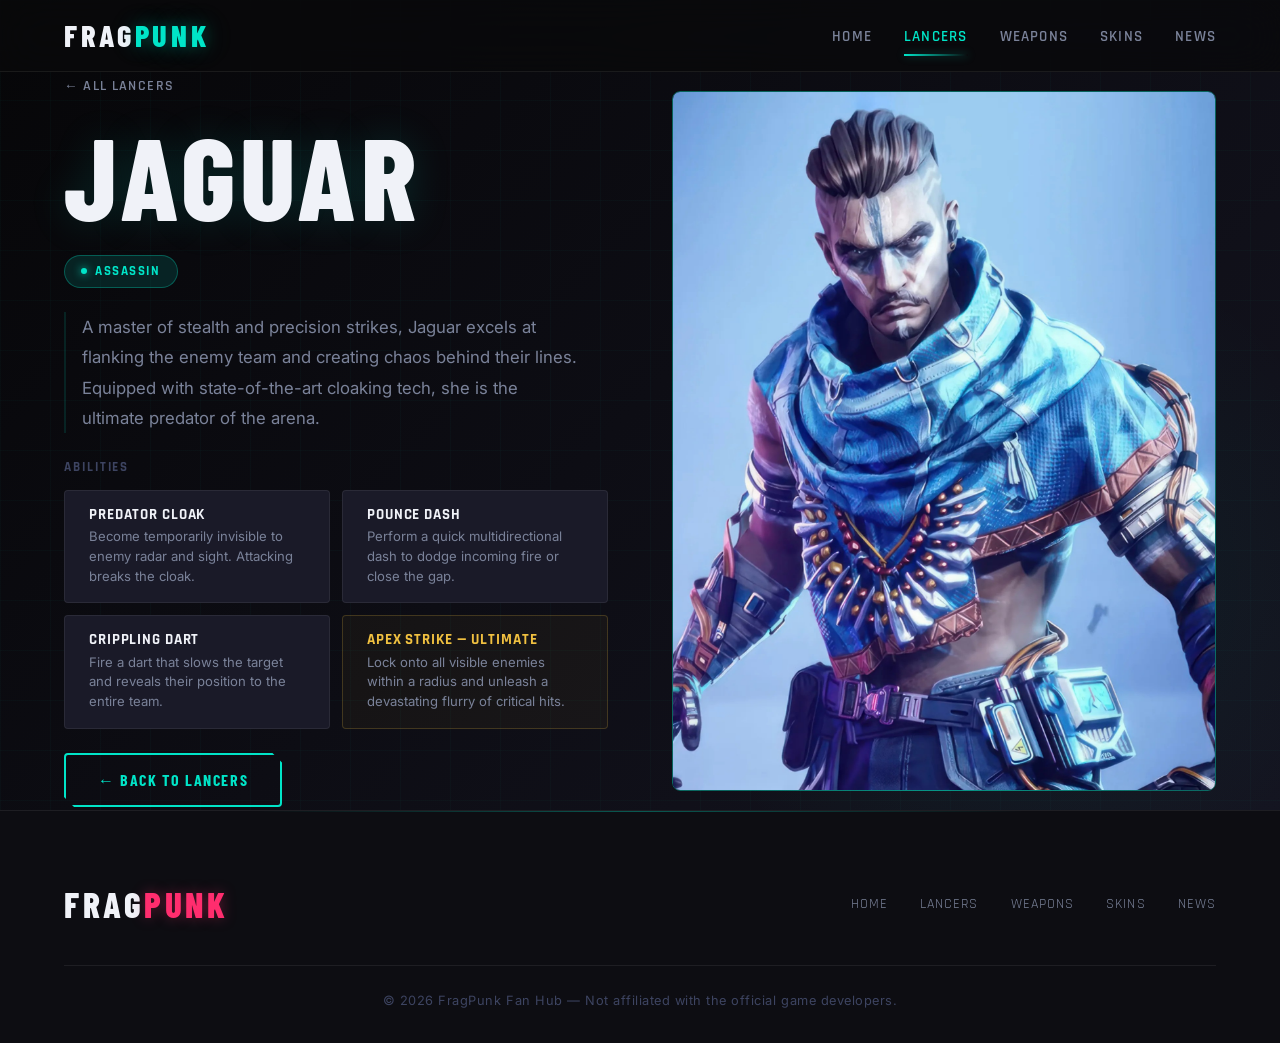
==== commit 2fb4401e: "Final tweaks" ====
--- a/lancer-detail.html
+++ b/lancer-detail.html
@@ -86,7 +86,7 @@
                 </nav>
             </div>
             <div class="footer-bottom">
-                <p>&copy; 2024 FragPunk Fan Hub &mdash; Not affiliated with the official game developers.</p>
+                <p>&copy; 2026 FragPunk Fan Hub &mdash; Not affiliated with the official game developers.</p>
             </div>
         </div>
     </footer>
--- a/css/main.css
+++ b/css/main.css
@@ -421,7 +421,7 @@
 
 .hero-desc {
     font-size: clamp(1rem, 1.8vw, 1.2rem);
-    color: var(--color-text-muted);
+    color: #d6d6d6;
     margin-bottom: var(--space-12);
     max-width: 560px;
     line-height: 1.75;
